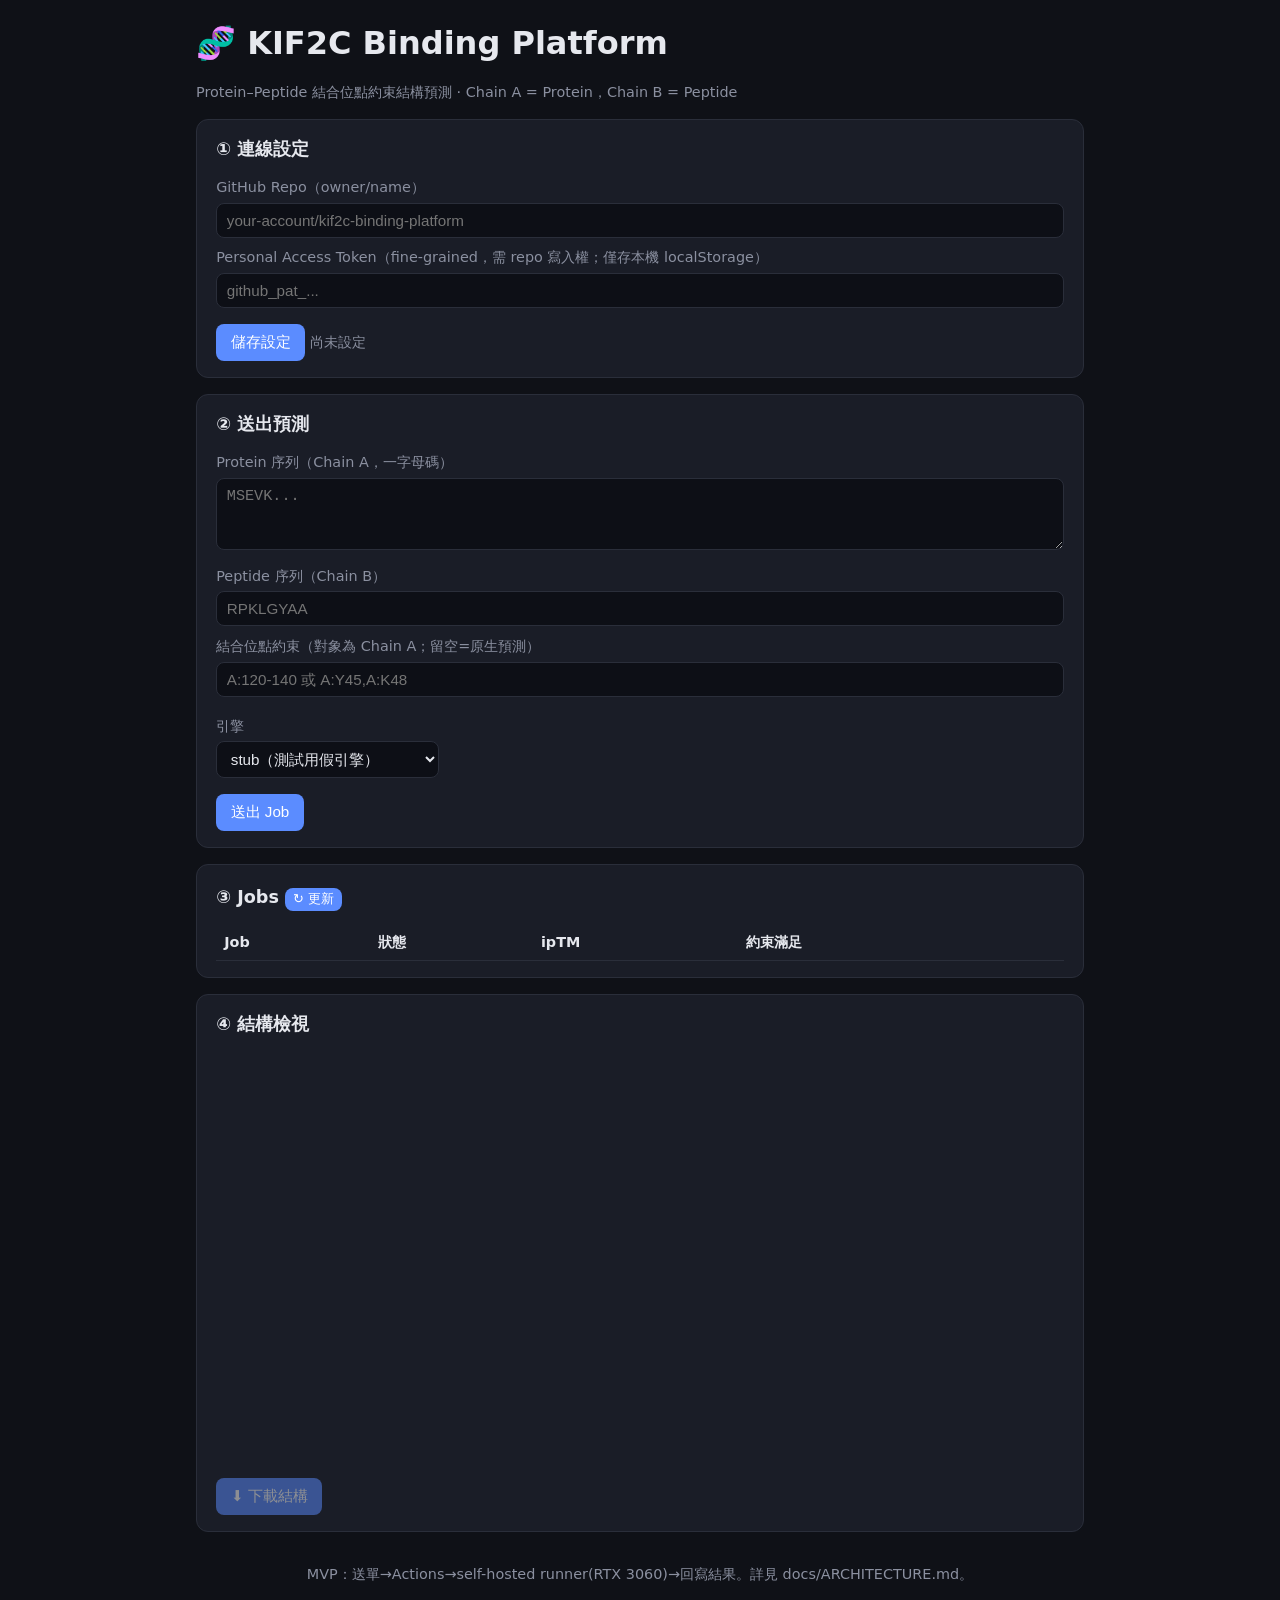
==== frontend/index.html @ 634262e9 "feat: MVP 管線骨架（前端送單 + self-hosted runner + 結果回傳顯示下載） - frontend/：GitHub Pages 靜態前端，送單(建 jobs/<id>.js" ====
<!DOCTYPE html>
<html lang="zh-Hant">
<head>
  <meta charset="UTF-8" />
  <meta name="viewport" content="width=device-width, initial-scale=1.0" />
  <title>KIF2C Binding Platform</title>
  <script src="https://3Dmol.org/build/3Dmol-min.js"></script>
  <link rel="stylesheet" href="./style.css" />
</head>
<body>
  <header>
    <h1>🧬 KIF2C Binding Platform</h1>
    <p class="sub">Protein–Peptide 結合位點約束結構預測 · Chain A = Protein，Chain B = Peptide</p>
  </header>

  <!-- 設定（MVP：貼 repo 與 Personal Access Token；之後換 GitHub OAuth） -->
  <section id="settings" class="card">
    <h2>① 連線設定</h2>
    <label>GitHub Repo（owner/name）
      <input id="repo" placeholder="your-account/kif2c-binding-platform" />
    </label>
    <label>Personal Access Token（fine-grained，需 repo 寫入權；僅存本機 localStorage）
      <input id="token" type="password" placeholder="github_pat_..." />
    </label>
    <button id="saveCfg">儲存設定</button>
    <span id="cfgState" class="muted"></span>
  </section>

  <!-- 送單 -->
  <section id="submit" class="card">
    <h2>② 送出預測</h2>
    <label>Protein 序列（Chain A，一字母碼）
      <textarea id="protein" rows="3" placeholder="MSEVK..."></textarea>
    </label>
    <label>Peptide 序列（Chain B）
      <input id="peptide" placeholder="RPKLGYAA" />
    </label>
    <label>結合位點約束（對象為 Chain A；留空=原生預測）
      <input id="constraint" placeholder="A:120-140 或 A:Y45,A:K48" />
    </label>
    <div class="row">
      <label>引擎
        <select id="engine">
          <option value="stub">stub（測試用假引擎）</option>
          <option value="chai-1">chai-1</option>
          <option value="boltz-2">boltz-2</option>
        </select>
      </label>
      <span id="estTokens" class="muted"></span>
    </div>
    <button id="submitBtn">送出 Job</button>
    <span id="submitState" class="muted"></span>
  </section>

  <!-- Job 列表 -->
  <section id="jobs" class="card">
    <h2>③ Jobs <button id="refreshBtn" class="small">↻ 更新</button></h2>
    <table id="jobTable">
      <thead><tr><th>Job</th><th>狀態</th><th>ipTM</th><th>約束滿足</th><th></th></tr></thead>
      <tbody></tbody>
    </table>
  </section>

  <!-- 結果檢視 -->
  <section id="result" class="card">
    <h2>④ 結構檢視</h2>
    <div id="viewer" style="width:100%;height:420px;position:relative;"></div>
    <div class="row">
      <button id="downloadBtn" disabled>⬇ 下載結構</button>
      <span id="resultMeta" class="muted"></span>
    </div>
  </section>

  <footer class="muted">
    MVP：送單→Actions→self-hosted runner(RTX 3060)→回寫結果。詳見 docs/ARCHITECTURE.md。
  </footer>

  <script src="./app.js"></script>
</body>
</html>
---- frontend/style.css ----
:root {
  --bg: #0f1117; --card: #1a1d27; --fg: #e6e8ee; --muted: #8b90a0;
  --accent: #5b8cff; --ok: #3fb950; --warn: #d29922; --err: #f85149; --border: #2a2e3a;
}
* { box-sizing: border-box; }
body {
  margin: 0; font-family: system-ui, "Noto Sans TC", sans-serif;
  background: var(--bg); color: var(--fg); line-height: 1.5;
  max-width: 920px; margin: 0 auto; padding: 1rem;
}
header h1 { margin: .2rem 0; }
.sub, .muted { color: var(--muted); font-size: .9rem; }
.card {
  background: var(--card); border: 1px solid var(--border);
  border-radius: 12px; padding: 1rem 1.2rem; margin: 1rem 0;
}
.card h2 { margin-top: 0; font-size: 1.1rem; }
label { display: block; margin: .6rem 0; font-size: .9rem; color: var(--muted); }
input, textarea, select {
  width: 100%; margin-top: .25rem; padding: .5rem .6rem;
  background: #0d0f16; color: var(--fg);
  border: 1px solid var(--border); border-radius: 8px; font-size: .95rem;
}
.row { display: flex; gap: 1rem; align-items: center; flex-wrap: wrap; }
button {
  background: var(--accent); color: #fff; border: 0; border-radius: 8px;
  padding: .5rem .9rem; font-size: .95rem; cursor: pointer; margin-top: .4rem;
}
button.small { padding: .2rem .5rem; font-size: .8rem; }
button:disabled { opacity: .5; cursor: not-allowed; }
table { width: 100%; border-collapse: collapse; margin-top: .5rem; }
th, td { text-align: left; padding: .4rem .5rem; border-bottom: 1px solid var(--border); font-size: .9rem; }
.badge { padding: .1rem .5rem; border-radius: 999px; font-size: .78rem; }
.badge.queued { background: #30363d; color: var(--muted); }
.badge.running { background: #1f2d4a; color: var(--accent); }
.badge.succeeded { background: #15321d; color: var(--ok); }
.badge.failed, .badge.oom { background: #3a1517; color: var(--err); }
footer { margin: 2rem 0 1rem; text-align: center; }
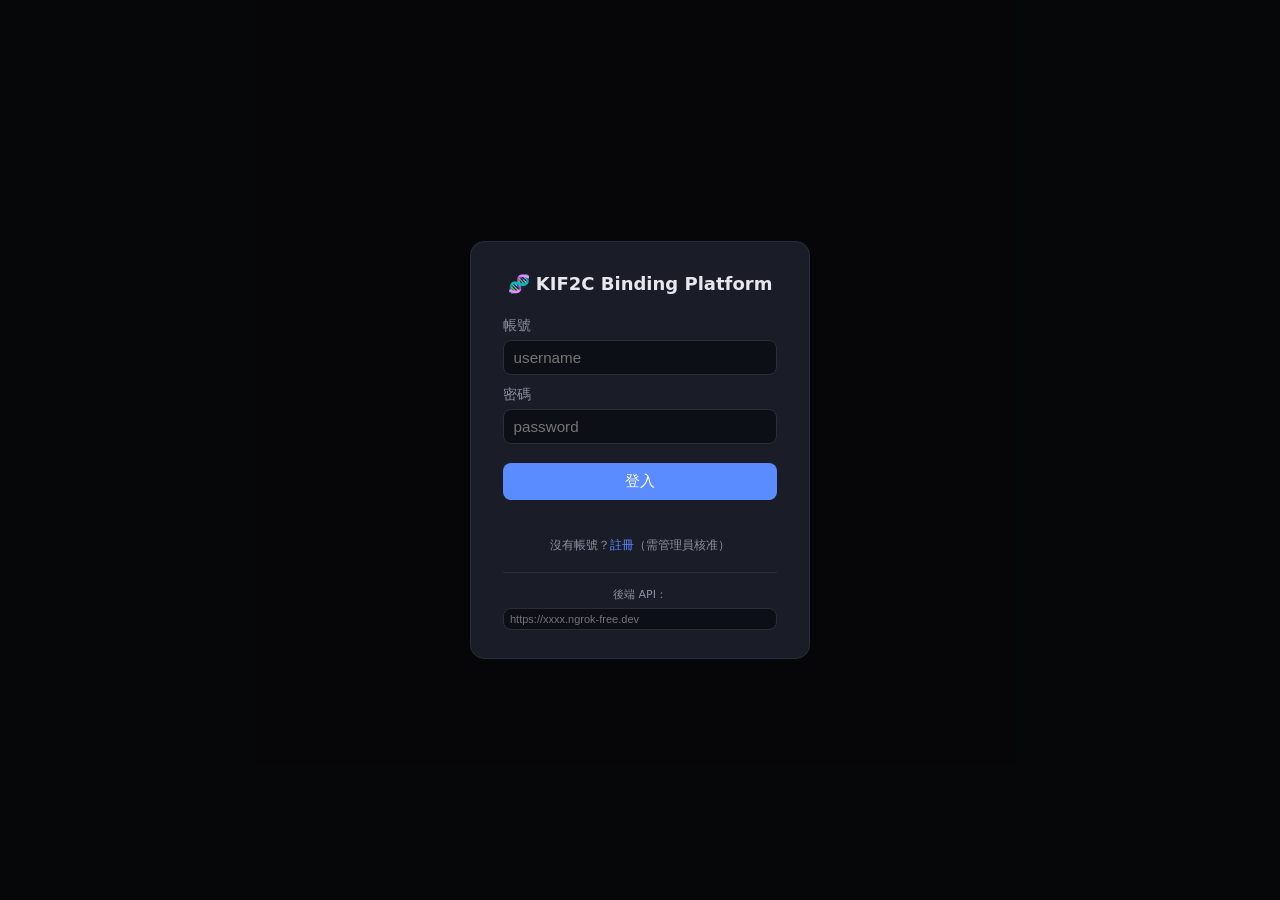
==== commit 3da4f7ca: "feat: 後端帳密驗證系統（參考 PL-dock-runner）+ 前端登入 - backend/api_server.py: Flask 後端，salted SHA-256 + JWT；帳號 ad" ====
--- a/frontend/index.html
+++ b/frontend/index.html
@@ -8,72 +8,108 @@
   <link rel="stylesheet" href="./style.css" />
 </head>
 <body>
-  <header>
-    <h1>🧬 KIF2C Binding Platform</h1>
-    <p class="sub">Protein–Peptide 結合位點約束結構預測 · Chain A = Protein，Chain B = Peptide</p>
-  </header>
+  <!-- ── 登入遮罩（未登入時覆蓋全頁）────────────────────── -->
+  <div id="loginOverlay">
+    <div class="login-box">
+      <h2>🧬 KIF2C Binding Platform</h2>
 
-  <!-- 設定（MVP：貼 repo 與 Personal Access Token；之後換 GitHub OAuth） -->
-  <section id="settings" class="card">
-    <h2>① 連線設定</h2>
-    <label>GitHub Repo（owner/name）
-      <input id="repo" placeholder="your-account/kif2c-binding-platform" />
-    </label>
-    <label>Personal Access Token（fine-grained，需 repo 寫入權；僅存本機 localStorage）
-      <input id="token" type="password" placeholder="github_pat_..." />
-    </label>
-    <button id="saveCfg">儲存設定</button>
-    <span id="cfgState" class="muted"></span>
-  </section>
+      <!-- 登入 -->
+      <div id="loginView">
+        <label>帳號
+          <input id="loginUser" placeholder="username" autocomplete="username" />
+        </label>
+        <label>密碼
+          <input id="loginPass" type="password" placeholder="password" autocomplete="current-password" />
+        </label>
+        <button class="primary" id="loginBtn">登入</button>
+        <div class="login-error" id="loginError"></div>
+        <div class="login-footer">沒有帳號？<a id="toRegister">註冊</a>（需管理員核准）</div>
+      </div>
 
-  <!-- 送單 -->
-  <section id="submit" class="card">
-    <h2>② 送出預測</h2>
-    <label>Protein 序列（Chain A，一字母碼）
-      <textarea id="protein" rows="3" placeholder="MSEVK..."></textarea>
-    </label>
-    <label>Peptide 序列（Chain B）
-      <input id="peptide" placeholder="RPKLGYAA" />
-    </label>
-    <label>結合位點約束（對象為 Chain A；留空=原生預測）
-      <input id="constraint" placeholder="A:120-140 或 A:Y45,A:K48" />
-    </label>
-    <div class="row">
-      <label>引擎
-        <select id="engine">
-          <option value="stub">stub（測試用假引擎）</option>
-          <option value="chai-1">chai-1</option>
-          <option value="boltz-2">boltz-2</option>
-        </select>
+      <!-- 註冊 -->
+      <div id="registerView" hidden>
+        <label>帳號<input id="regUser" placeholder="3–20 字母/數字/底線" /></label>
+        <label>Email<input id="regEmail" type="email" placeholder="you@example.com" /></label>
+        <label>密碼<input id="regPass" type="password" placeholder="至少 8 字元" /></label>
+        <button class="primary" id="regBtn">送出註冊</button>
+        <div class="login-error" id="regError"></div>
+        <div class="login-footer"><a id="toLogin">← 返回登入</a></div>
+      </div>
+
+      <div class="login-footer" style="margin-top:18px;border-top:1px solid var(--border);padding-top:12px;">
+        <span class="muted" style="font-size:11px">後端 API：</span>
+        <input id="apiBase" style="font-size:11px;padding:4px 6px" placeholder="https://xxxx.ngrok-free.dev" />
+      </div>
+    </div>
+  </div>
+
+  <!-- ── 主程式（登入後顯示）──────────────────────────── -->
+  <div id="app" hidden>
+    <header>
+      <div class="row" style="justify-content:space-between;align-items:flex-start">
+        <div>
+          <h1>🧬 KIF2C Binding Platform</h1>
+          <p class="sub">Protein–Peptide 結合位點約束結構預測 · Chain A=Protein, Chain B=Peptide</p>
+        </div>
+        <div id="userBadge" class="muted"></div>
+      </div>
+    </header>
+
+    <!-- 送單 -->
+    <section class="card">
+      <h2>送出預測</h2>
+      <label>Protein 序列（Chain A）
+        <textarea id="protein" rows="3" placeholder="MSEVK..."></textarea>
       </label>
-      <span id="estTokens" class="muted"></span>
-    </div>
-    <button id="submitBtn">送出 Job</button>
-    <span id="submitState" class="muted"></span>
-  </section>
+      <label>Peptide 序列（Chain B）
+        <input id="peptide" placeholder="RPKLGYAA" />
+      </label>
+      <label>結合位點約束（對象 Chain A；留空=原生預測）
+        <input id="constraint" placeholder="A:120-140 或 A:Y45,A:K48" />
+      </label>
+      <div class="row">
+        <label style="flex:0 0 auto">引擎
+          <select id="engine">
+            <option value="chai-1">chai-1（真實引擎）</option>
+            <option value="stub">stub（測試）</option>
+          </select>
+        </label>
+        <span id="estTokens" class="muted"></span>
+      </div>
+      <button class="primary" id="submitBtn">送出 Job</button>
+      <span id="submitState" class="muted"></span>
+    </section>
 
-  <!-- Job 列表 -->
-  <section id="jobs" class="card">
-    <h2>③ Jobs <button id="refreshBtn" class="small">↻ 更新</button></h2>
-    <table id="jobTable">
-      <thead><tr><th>Job</th><th>狀態</th><th>ipTM</th><th>約束滿足</th><th></th></tr></thead>
-      <tbody></tbody>
-    </table>
-  </section>
+    <!-- Jobs -->
+    <section class="card">
+      <h2>我的 Jobs <button id="refreshBtn" class="small">↻</button></h2>
+      <table id="jobTable">
+        <thead><tr><th>Job</th><th>狀態</th><th>ipTM</th><th>pLDDT</th><th>約束</th><th></th></tr></thead>
+        <tbody></tbody>
+      </table>
+    </section>
 
-  <!-- 結果檢視 -->
-  <section id="result" class="card">
-    <h2>④ 結構檢視</h2>
-    <div id="viewer" style="width:100%;height:420px;position:relative;"></div>
-    <div class="row">
-      <button id="downloadBtn" disabled>⬇ 下載結構</button>
-      <span id="resultMeta" class="muted"></span>
-    </div>
-  </section>
+    <!-- 結果 -->
+    <section class="card">
+      <h2>結構檢視</h2>
+      <div id="viewer" style="width:100%;height:420px;position:relative;"></div>
+      <div class="row">
+        <button id="downloadBtn" disabled>⬇ 下載結構</button>
+        <span id="resultMeta" class="muted"></span>
+      </div>
+    </section>
 
-  <footer class="muted">
-    MVP：送單→Actions→self-hosted runner(RTX 3060)→回寫結果。詳見 docs/ARCHITECTURE.md。
-  </footer>
+    <!-- 管理面板（僅 admin）-->
+    <section class="card" id="adminPanel" hidden>
+      <h2>👑 使用者管理 <button id="adminRefresh" class="small">↻</button></h2>
+      <table id="userTable">
+        <thead><tr><th>帳號</th><th>Email</th><th>角色</th><th>狀態</th><th></th></tr></thead>
+        <tbody></tbody>
+      </table>
+    </section>
+
+    <footer class="muted">密碼在後端 server 驗證 · 前端不持有 GitHub token · 運算跑在 RTX 3060</footer>
+  </div>
 
   <script src="./app.js"></script>
 </body>
--- a/frontend/style.css
+++ b/frontend/style.css
@@ -36,3 +36,21 @@
 .badge.succeeded { background: #15321d; color: var(--ok); }
 .badge.failed, .badge.oom { background: #3a1517; color: var(--err); }
 footer { margin: 2rem 0 1rem; text-align: center; }
+
+/* 登入遮罩 */
+#loginOverlay {
+  position: fixed; inset: 0; background: rgba(0,0,0,.6);
+  display: flex; align-items: center; justify-content: center; z-index: 100;
+}
+.login-box {
+  background: var(--card); border: 1px solid var(--border); border-radius: 14px;
+  padding: 28px 32px; width: 340px; max-width: 92vw;
+}
+.login-box h2 { margin: 0 0 18px; text-align: center; font-size: 18px; }
+.login-box label { color: var(--muted); font-size: .85rem; }
+button.primary { width: 100%; margin-top: 10px; }
+.login-error { min-height: 18px; margin-top: 8px; font-size: 13px; color: var(--err); text-align: center; }
+.login-footer { text-align: center; font-size: 12px; color: var(--muted); margin-top: 10px; }
+.login-footer a { color: var(--accent); cursor: pointer; text-decoration: none; }
+.login-footer a:hover { text-decoration: underline; }
+#userBadge a { color: var(--accent); text-decoration: none; }
